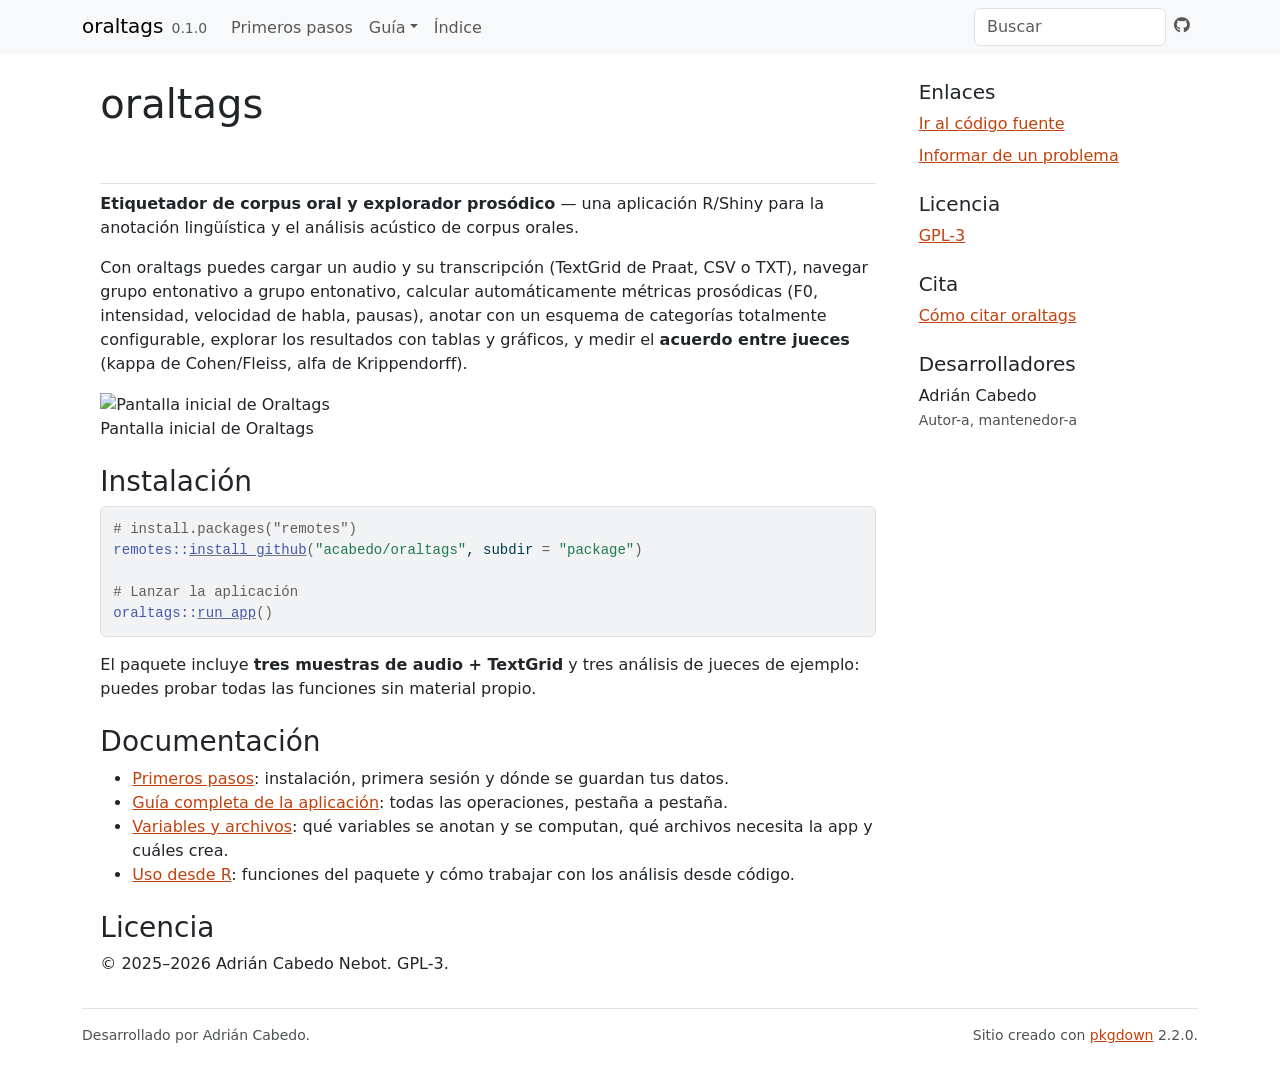
==== docs/index.html @ c829fde9 "Major update" ====
<!DOCTYPE html>
<!-- Generated by pkgdown: do not edit by hand --><html lang="es">
<head>
<meta http-equiv="Content-Type" content="text/html; charset=UTF-8">
<meta charset="utf-8">
<meta http-equiv="X-UA-Compatible" content="IE=edge">
<meta name="viewport" content="width=device-width, initial-scale=1, shrink-to-fit=no">
<title>oraltags — etiquetador de corpus oral y explorador prosódico • oraltags</title>
<script src="deps/jquery-3.6.0/jquery-3.6.0.min.js"></script><meta name="viewport" content="width=device-width, initial-scale=1, shrink-to-fit=no">
<link href="deps/bootstrap-5.3.8/bootstrap.min.css" rel="stylesheet">
<script src="deps/bootstrap-5.3.8/bootstrap.bundle.min.js"></script><link href="deps/font-awesome-6.5.2/css/all.min.css" rel="stylesheet">
<link href="deps/font-awesome-6.5.2/css/v4-shims.min.css" rel="stylesheet">
<script src="deps/headroom-0.11.0/headroom.min.js"></script><script src="deps/headroom-0.11.0/jQuery.headroom.min.js"></script><script src="deps/bootstrap-toc-1.0.1/bootstrap-toc.min.js"></script><script src="deps/clipboard.js-2.0.11/clipboard.min.js"></script><script src="deps/search-1.0.0/autocomplete.jquery.min.js"></script><script src="deps/search-1.0.0/fuse.min.js"></script><script src="deps/search-1.0.0/mark.min.js"></script><!-- pkgdown --><script src="pkgdown.js"></script><meta property="og:title" content="oraltags — etiquetador de corpus oral y explorador prosódico">
<meta name="description" content="Aplicación Shiny para anotar corpus orales, calcular métricas prosódicas (F0, intensidad, velocidad de habla) y medir el acuerdo entre jueces.
">
<meta property="og:description" content="Aplicación Shiny para anotar corpus orales, calcular métricas prosódicas (F0, intensidad, velocidad de habla) y medir el acuerdo entre jueces.
">
</head>
<body>
    <a href="#main" class="visually-hidden-focusable">Ir al contenido</a>


    <nav class="navbar navbar-expand-lg fixed-top bg-light" data-bs-theme="light" aria-label="Navegación del sitio"><div class="container">

    <a class="navbar-brand me-2" href="index.html">oraltags</a>

    <small class="nav-text text-muted me-auto" data-bs-toggle="tooltip" data-bs-placement="bottom" title="">0.1.0</small>


    <button class="navbar-toggler" type="button" data-bs-toggle="collapse" data-bs-target="#navbar" aria-controls="navbar" aria-expanded="false" aria-label="Cambiar la navegación">
      <span class="navbar-toggler-icon"></span>
    </button>

    <div id="navbar" class="collapse navbar-collapse ms-3">
      <ul class="navbar-nav me-auto">
<li class="nav-item"><a class="nav-link" href="articles/oraltags.html">Primeros pasos</a></li>
<li class="nav-item dropdown">
  <button class="nav-link dropdown-toggle" type="button" id="dropdown-gu-a" data-bs-toggle="dropdown" aria-expanded="false" aria-haspopup="true">Guía</button>
  <ul class="dropdown-menu" aria-labelledby="dropdown-gu-a">
<li><a class="dropdown-item" href="articles/guia-aplicacion.html">Guía completa de la aplicación</a></li>
    <li><a class="dropdown-item" href="articles/variables-y-archivos.html">Variables y archivos (entradas y salidas)</a></li>
    <li><a class="dropdown-item" href="articles/uso-con-r.html">Uso desde R (código del paquete)</a></li>
  </ul>
</li>
<li class="nav-item"><a class="nav-link" href="reference/index.html">Índice</a></li>
      </ul>
<ul class="navbar-nav">
<li class="nav-item"><form class="form-inline" role="search">
 <input class="form-control" type="search" name="search-input" id="search-input" autocomplete="off" aria-label="Buscar en el sitio" placeholder="Buscar" data-search-index="search.json">
</form></li>
<li class="nav-item"><a class="external-link nav-link" href="https://github.com/acabedo/oraltags" aria-label="GitHub"><span class="fa fab fa-github"></span></a></li>
      </ul>
</div>


  </div>
</nav><div class="container template-home">
<div class="row">
  <main id="main" class="col-md-9"><div class="section level1">
<div class="page-header"><h1 id="oraltags-">oraltags <img src="https://raw.githubusercontent.com/acabedo/oraltags/main/www/logo.svg" align="right" height="90" alt=""><a class="anchor" aria-label="anchor" href="#oraltags-"></a>
</h1></div>
<p><strong>Etiquetador de corpus oral y explorador prosódico</strong> — una aplicación R/Shiny para la anotación lingüística y el análisis acústico de corpus orales.</p>
<p>Con oraltags puedes cargar un audio y su transcripción (TextGrid de Praat, CSV o TXT), navegar grupo entonativo a grupo entonativo, calcular automáticamente métricas prosódicas (F0, intensidad, velocidad de habla, pausas), anotar con un esquema de categorías totalmente configurable, explorar los resultados con tablas y gráficos, y medir el <strong>acuerdo entre jueces</strong> (kappa de Cohen/Fleiss, alfa de Krippendorff).</p>
<div class="float">
<img src="https://raw.githubusercontent.com/acabedo/oraltags/main/imgs/1_pantalla_inicial.png" alt="Pantalla inicial de Oraltags"><div class="figcaption">Pantalla inicial de Oraltags</div>
</div>
<div class="section level2">
<h2 id="instalación">Instalación<a class="anchor" aria-label="anchor" href="#instalaci%C3%B3n"></a>
</h2>
<div class="sourceCode" id="cb1"><pre class="downlit sourceCode r">
<code class="sourceCode R"><span><span class="co"># install.packages("remotes")</span></span>
<span><span class="fu">remotes</span><span class="fu">::</span><span class="fu"><a href="https://remotes.r-lib.org/reference/install_github.html" class="external-link">install_github</a></span><span class="op">(</span><span class="st">"acabedo/oraltags"</span>, subdir <span class="op">=</span> <span class="st">"package"</span><span class="op">)</span></span>
<span></span>
<span><span class="co"># Lanzar la aplicación</span></span>
<span><span class="fu">oraltags</span><span class="fu">::</span><span class="fu"><a href="reference/run_app.html">run_app</a></span><span class="op">(</span><span class="op">)</span></span></code></pre></div>
<p>El paquete incluye <strong>tres muestras de audio + TextGrid</strong> y tres análisis de jueces de ejemplo: puedes probar todas las funciones sin material propio.</p>
</div>
<div class="section level2">
<h2 id="documentación">Documentación<a class="anchor" aria-label="anchor" href="#documentaci%C3%B3n"></a>
</h2>
<ul>
<li>
<a href="articles/oraltags.html">Primeros pasos</a>: instalación, primera sesión y dónde se guardan tus datos.</li>
<li>
<a href="articles/guia-aplicacion.html">Guía completa de la aplicación</a>: todas las operaciones, pestaña a pestaña.</li>
<li>
<a href="articles/variables-y-archivos.html">Variables y archivos</a>: qué variables se anotan y se computan, qué archivos necesita la app y cuáles crea.</li>
<li>
<a href="articles/uso-con-r.html">Uso desde R</a>: funciones del paquete y cómo trabajar con los análisis desde código.</li>
</ul>
</div>
<div class="section level2">
<h2 id="licencia">Licencia<a class="anchor" aria-label="anchor" href="#licencia"></a>
</h2>
<p>© 2025–2026 Adrián Cabedo Nebot. GPL-3.</p>
</div>
</div>
  </main><aside class="col-md-3"><div class="enlaces">
<h2 data-toc-skip>Enlaces</h2>
<ul class="list-unstyled">
<li><a href="https://github.com/acabedo/oraltags/" class="external-link">Ir al código fuente</a></li>
<li><a href="https://github.com/acabedo/oraltags/issues" class="external-link">Informar de un problema</a></li>
</ul>
</div>

<div class="licencia">
<h2 data-toc-skip>Licencia</h2>
<ul class="list-unstyled">
<li><a href="https://www.r-project.org/Licenses/GPL-3" class="external-link">GPL-3</a></li>
</ul>
</div>


<div class="cita">
<h2 data-toc-skip>Cita</h2>
<ul class="list-unstyled">
<li><a href="authors.html#citation">Cómo citar oraltags</a></li>
</ul>
</div>

<div class="desarrolladores">
<h2 data-toc-skip>Desarrolladores</h2>
<ul class="list-unstyled">
<li>Adrián Cabedo <br><small class="roles"> Autor-a, mantenedor-a </small>   </li>
</ul>
</div>



  </aside>
</div>


    <footer><div class="pkgdown-footer-left">
  <p>Desarrollado por Adrián Cabedo.</p>
</div>

<div class="pkgdown-footer-right">
  <p>Sitio creado con <a href="https://pkgdown.r-lib.org/" class="external-link">pkgdown</a> 2.2.0.</p>
</div>

    </footer>
</div>





  </body>
</html>
---- docs/deps/font-awesome-6.5.2/css/v4-shims.min.css ----
/*!
 * Font Awesome Free 6.5.2 by @fontawesome - https://fontawesome.com
 * License - https://fontawesome.com/license/free (Icons: CC BY 4.0, Fonts: SIL OFL 1.1, Code: MIT License)
 * Copyright 2024 Fonticons, Inc.
 */
.fa.fa-glass:before{content:"\f000"}.fa.fa-envelope-o{font-family:"Font Awesome 6 Free";font-weight:400}.fa.fa-envelope-o:before{content:"\f0e0"}.fa.fa-star-o{font-family:"Font Awesome 6 Free";font-weight:400}.fa.fa-star-o:before{content:"\f005"}.fa.fa-close:before,.fa.fa-remove:before{content:"\f00d"}.fa.fa-gear:before{content:"\f013"}.fa.fa-trash-o{font-family:"Font Awesome 6 Free";font-weight:400}.fa.fa-trash-o:before{content:"\f2ed"}.fa.fa-home:before{content:"\f015"}.fa.fa-file-o{font-family:"Font Awesome 6 Free";font-weight:400}.fa.fa-file-o:before{content:"\f15b"}.fa.fa-clock-o{font-family:"Font Awesome 6 Free";font-weight:400}.fa.fa-clock-o:before{content:"\f017"}.fa.fa-arrow-circle-o-down{font-family:"Font Awesome 6 Free";font-weight:400}.fa.fa-arrow-circle-o-down:before{content:"\f358"}.fa.fa-arrow-circle-o-up{font-family:"Font Awesome 6 Free";font-weight:400}.fa.fa-arrow-circle-o-up:before{content:"\f35b"}.fa.fa-play-circle-o{font-family:"Font Awesome 6 Free";font-weight:400}.fa.fa-play-circle-o:before{content:"\f144"}.fa.fa-repeat:before,.fa.fa-rotate-right:before{content:"\f01e"}.fa.fa-refresh:before{content:"\f021"}.fa.fa-list-alt{font-family:"Font Awesome 6 Free";font-weight:400}.fa.fa-list-alt:before{content:"\f022"}.fa.fa-dedent:before{content:"\f03b"}.fa.fa-video-camera:before{content:"\f03d"}.fa.fa-picture-o{font-family:"Font Awesome 6 Free";font-weight:400}.fa.fa-picture-o:before{content:"\f03e"}.fa.fa-photo{font-family:"Font Awesome 6 Free";font-weight:400}.fa.fa-photo:before{content:"\f03e"}.fa.fa-image{font-family:"Font Awesome 6 Free";font-weight:400}.fa.fa-image:before{content:"\f03e"}.fa.fa-map-marker:before{content:"\f3c5"}.fa.fa-pencil-square-o{font-family:"Font Awesome 6 Free";font-weight:400}.fa.fa-pencil-square-o:before{content:"\f044"}.fa.fa-edit{font-family:"Font Awesome 6 Free";font-weight:400}.fa.fa-edit:before{content:"\f044"}.fa.fa-share-square-o:before{content:"\f14d"}.fa.fa-check-square-o{font-family:"Font Awesome 6 Free";font-weight:400}.fa.fa-check-square-o:before{content:"\f14a"}.fa.fa-arrows:before{content:"\f0b2"}.fa.fa-times-circle-o{font-family:"Font Awesome 6 Free";font-weight:400}.fa.fa-times-circle-o:before{content:"\f057"}.fa.fa-check-circle-o{font-family:"Font Awesome 6 Free";font-weight:400}.fa.fa-check-circle-o:before{content:"\f058"}.fa.fa-mail-forward:before{content:"\f064"}.fa.fa-expand:before{content:"\f424"}.fa.fa-compress:before{content:"\f422"}.fa.fa-eye,.fa.fa-eye-slash{font-family:"Font Awesome 6 Free";font-weight:400}.fa.fa-warning:before{content:"\f071"}.fa.fa-calendar:before{content:"\f073"}.fa.fa-arrows-v:before{content:"\f338"}.fa.fa-arrows-h:before{content:"\f337"}.fa.fa-bar-chart-o:before,.fa.fa-bar-chart:before{content:"\e0e3"}.fa.fa-twitter-square{font-family:"Font Awesome 6 Brands";font-weight:400}.fa.fa-twitter-square:before{content:"\f081"}.fa.fa-facebook-square{font-family:"Font Awesome 6 Brands";font-weight:400}.fa.fa-facebook-square:before{content:"\f082"}.fa.fa-gears:before{content:"\f085"}.fa.fa-thumbs-o-up{font-family:"Font Awesome 6 Free";font-weight:400}.fa.fa-thumbs-o-up:before{content:"\f164"}.fa.fa-thumbs-o-down{font-family:"Font Awesome 6 Free";font-weight:400}.fa.fa-thumbs-o-down:before{content:"\f165"}.fa.fa-heart-o{font-family:"Font Awesome 6 Free";font-weight:400}.fa.fa-heart-o:before{content:"\f004"}.fa.fa-sign-out:before{content:"\f2f5"}.fa.fa-linkedin-square{font-family:"Font Awesome 6 Brands";font-weight:400}.fa.fa-linkedin-square:before{content:"\f08c"}.fa.fa-thumb-tack:before{content:"\f08d"}.fa.fa-external-link:before{content:"\f35d"}.fa.fa-sign-in:before{content:"\f2f6"}.fa.fa-github-square{font-family:"Font Awesome 6 Brands";font-weight:400}.fa.fa-github-square:before{content:"\f092"}.fa.fa-lemon-o{font-family:"Font Awesome 6 Free";font-weight:400}.fa.fa-lemon-o:before{content:"\f094"}.fa.fa-square-o{font-family:"Font Awesome 6 Free";font-weight:400}.fa.fa-square-o:before{content:"\f0c8"}.fa.fa-bookmark-o{font-family:"Font Awesome 6 Free";font-weight:400}.fa.fa-bookmark-o:before{content:"\f02e"}.fa.fa-facebook,.fa.fa-twitter{font-family:"Font Awesome 6 Brands";font-weight:400}.fa.fa-facebook:before{content:"\f39e"}.fa.fa-facebook-f{font-family:"Font Awesome 6 Brands";font-weight:400}.fa.fa-facebook-f:before{content:"\f39e"}.fa.fa-github{font-family:"Font Awesome 6 Brands";font-weight:400}.fa.fa-credit-card{font-family:"Font Awesome 6 Free";font-weight:400}.fa.fa-feed:before{content:"\f09e"}.fa.fa-hdd-o{font-family:"Font Awesome 6 Free";font-weight:400}.fa.fa-hdd-o:before{content:"\f0a0"}.fa.fa-hand-o-right{font-family:"Font Awesome 6 Free";font-weight:400}.fa.fa-hand-o-right:before{content:"\f0a4"}.fa.fa-hand-o-left{font-family:"Font Awesome 6 Free";font-weight:400}.fa.fa-hand-o-left:before{content:"\f0a5"}.fa.fa-hand-o-up{font-family:"Font Awesome 6 Free";font-weight:400}.fa.fa-hand-o-up:before{content:"\f0a6"}.fa.fa-hand-o-down{font-family:"Font Awesome 6 Free";font-weight:400}.fa.fa-hand-o-down:before{content:"\f0a7"}.fa.fa-globe:before{content:"\f57d"}.fa.fa-tasks:before{content:"\f828"}.fa.fa-arrows-alt:before{content:"\f31e"}.fa.fa-group:before{content:"\f0c0"}.fa.fa-chain:before{content:"\f0c1"}.fa.fa-cut:before{content:"\f0c4"}.fa.fa-files-o{font-family:"Font Awesome 6 Free";font-weight:400}.fa.fa-files-o:before{content:"\f0c5"}.fa.fa-floppy-o{font-family:"Font Awesome 6 Free";font-weight:400}.fa.fa-floppy-o:before{content:"\f0c7"}.fa.fa-save{font-family:"Font Awesome 6 Free";font-weight:400}.fa.fa-save:before{content:"\f0c7"}.fa.fa-navicon:before,.fa.fa-reorder:before{content:"\f0c9"}.fa.fa-magic:before{content:"\e2ca"}.fa.fa-pinterest,.fa.fa-pinterest-square{font-family:"Font Awesome 6 Brands";font-weight:400}.fa.fa-pinterest-square:before{content:"\f0d3"}.fa.fa-google-plus-square{font-family:"Font Awesome 6 Brands";font-weight:400}.fa.fa-google-plus-square:before{content:"\f0d4"}.fa.fa-google-plus{font-family:"Font Awesome 6 Brands";font-weight:400}.fa.fa-google-plus:before{content:"\f0d5"}.fa.fa-money:before{content:"\f3d1"}.fa.fa-unsorted:before{content:"\f0dc"}.fa.fa-sort-desc:before{content:"\f0dd"}.fa.fa-sort-asc:before{content:"\f0de"}.fa.fa-linkedin{font-family:"Font Awesome 6 Brands";font-weight:400}.fa.fa-linkedin:before{content:"\f0e1"}.fa.fa-rotate-left:before{content:"\f0e2"}.fa.fa-legal:before{content:"\f0e3"}.fa.fa-dashboard:before,.fa.fa-tachometer:before{content:"\f625"}.fa.fa-comment-o{font-family:"Font Awesome 6 Free";font-weight:400}.fa.fa-comment-o:before{content:"\f075"}.fa.fa-comments-o{font-family:"Font Awesome 6 Free";font-weight:400}.fa.fa-comments-o:before{content:"\f086"}.fa.fa-flash:before{content:"\f0e7"}.fa.fa-clipboard:before{content:"\f0ea"}.fa.fa-lightbulb-o{font-family:"Font Awesome 6 Free";font-weight:400}.fa.fa-lightbulb-o:before{content:"\f0eb"}.fa.fa-exchange:before{content:"\f362"}.fa.fa-cloud-download:before{content:"\f0ed"}.fa.fa-cloud-upload:before{content:"\f0ee"}.fa.fa-bell-o{font-family:"Font Awesome 6 Free";font-weight:400}.fa.fa-bell-o:before{content:"\f0f3"}.fa.fa-cutlery:before{content:"\f2e7"}.fa.fa-file-text-o{font-family:"Font Awesome 6 Free";font-weight:400}.fa.fa-file-text-o:before{content:"\f15c"}.fa.fa-building-o{font-family:"Font Awesome 6 Free";font-weight:400}.fa.fa-building-o:before{content:"\f1ad"}.fa.fa-hospital-o{font-family:"Font Awesome 6 Free";font-weight:400}.fa.fa-hospital-o:before{content:"\f0f8"}.fa.fa-tablet:before{content:"\f3fa"}.fa.fa-mobile-phone:before,.fa.fa-mobile:before{content:"\f3cd"}.fa.fa-circle-o{font-family:"Font Awesome 6 Free";font-weight:400}.fa.fa-circle-o:before{content:"\f111"}.fa.fa-mail-reply:before{content:"\f3e5"}.fa.fa-github-alt{font-family:"Font Awesome 6 Brands";font-weight:400}.fa.fa-folder-o{font-family:"Font Awesome 6 Free";font-weight:400}.fa.fa-folder-o:before{content:"\f07b"}.fa.fa-folder-open-o{font-family:"Font Awesome 6 Free";font-weight:400}.fa.fa-folder-open-o:before{content:"\f07c"}.fa.fa-smile-o{font-family:"Font Awesome 6 Free";font-weight:400}.fa.fa-smile-o:before{content:"\f118"}.fa.fa-frown-o{font-family:"Font Awesome 6 Free";font-weight:400}.fa.fa-frown-o:before{content:"\f119"}.fa.fa-meh-o{font-family:"Font Awesome 6 Free";font-weight:400}.fa.fa-meh-o:before{content:"\f11a"}.fa.fa-keyboard-o{font-family:"Font Awesome 6 Free";font-weight:400}.fa.fa-keyboard-o:before{content:"\f11c"}.fa.fa-flag-o{font-family:"Font Awesome 6 Free";font-weight:400}.fa.fa-flag-o:before{content:"\f024"}.fa.fa-mail-reply-all:before{content:"\f122"}.fa.fa-star-half-o{font-family:"Font Awesome 6 Free";font-weight:400}.fa.fa-star-half-o:before{content:"\f5c0"}.fa.fa-star-half-empty{font-family:"Font Awesome 6 Free";font-weight:400}.fa.fa-star-half-empty:before{content:"\f5c0"}.fa.fa-star-half-full{font-family:"Font Awesome 6 Free";font-weight:400}.fa.fa-star-half-full:before{content:"\f5c0"}.fa.fa-code-fork:before{content:"\f126"}.fa.fa-chain-broken:before,.fa.fa-unlink:before{content:"\f127"}.fa.fa-calendar-o{font-family:"Font Awesome 6 Free";font-weight:400}.fa.fa-calendar-o:before{content:"\f133"}.fa.fa-css3,.fa.fa-html5,.fa.fa-maxcdn{font-family:"Font Awesome 6 Brands";font-weight:400}.fa.fa-unlock-alt:before{content:"\f09c"}.fa.fa-minus-square-o{font-family:"Font Awesome 6 Free";font-weight:400}.fa.fa-minus-square-o:before{content:"\f146"}.fa.fa-level-up:before{content:"\f3bf"}.fa.fa-level-down:before{content:"\f3be"}.fa.fa-pencil-square:before{content:"\f14b"}.fa.fa-external-link-square:before{content:"\f360"}.fa.fa-compass{font-family:"Font Awesome 6 Free";font-weight:400}.fa.fa-caret-square-o-down{font-family:"Font Awesome 6 Free";font-weight:400}.fa.fa-caret-square-o-down:before{content:"\f150"}.fa.fa-toggle-down{font-family:"Font Awesome 6 Free";font-weight:400}.fa.fa-toggle-down:before{content:"\f150"}.fa.fa-caret-square-o-up{font-family:"Font Awesome 6 Free";font-weight:400}.fa.fa-caret-square-o-up:before{content:"\f151"}.fa.fa-toggle-up{font-family:"Font Awesome 6 Free";font-weight:400}.fa.fa-toggle-up:before{content:"\f151"}.fa.fa-caret-square-o-right{font-family:"Font Awesome 6 Free";font-weight:400}.fa.fa-caret-square-o-right:before{content:"\f152"}.fa.fa-toggle-right{font-family:"Font Awesome 6 Free";font-weight:400}.fa.fa-toggle-right:before{content:"\f152"}.fa.fa-eur:before,.fa.fa-euro:before{content:"\f153"}.fa.fa-gbp:before{content:"\f154"}.fa.fa-dollar:before,.fa.fa-usd:before{content:"\24"}.fa.fa-inr:before,.fa.fa-rupee:before{content:"\e1bc"}.fa.fa-cny:before,.fa.fa-jpy:before,.fa.fa-rmb:before,.fa.fa-yen:before{content:"\f157"}.fa.fa-rouble:before,.fa.fa-rub:before,.fa.fa-ruble:before{content:"\f158"}.fa.fa-krw:before,.fa.fa-won:before{content:"\f159"}.fa.fa-bitcoin,.fa.fa-btc{font-family:"Font Awesome 6 Brands";font-weight:400}.fa.fa-bitcoin:before{content:"\f15a"}.fa.fa-file-text:before{content:"\f15c"}.fa.fa-sort-alpha-asc:before{content:"\f15d"}.fa.fa-sort-alpha-desc:before{content:"\f881"}.fa.fa-sort-amount-asc:before{content:"\f884"}.fa.fa-sort-amount-desc:before{content:"\f160"}.fa.fa-sort-numeric-asc:before{content:"\f162"}.fa.fa-sort-numeric-desc:before{content:"\f886"}.fa.fa-youtube-square{font-family:"Font Awesome 6 Brands";font-weight:400}.fa.fa-youtube-square:before{content:"\f431"}.fa.fa-xing,.fa.fa-xing-square,.fa.fa-youtube{font-family:"Font Awesome 6 Brands";font-weight:400}.fa.fa-xing-square:before{content:"\f169"}.fa.fa-youtube-play{font-family:"Font Awesome 6 Brands";font-weight:400}.fa.fa-youtube-play:before{content:"\f167"}.fa.fa-adn,.fa.fa-bitbucket,.fa.fa-bitbucket-square,.fa.fa-dropbox,.fa.fa-flickr,.fa.fa-instagram,.fa.fa-stack-overflow{font-family:"Font Awesome 6 Brands";font-weight:400}.fa.fa-bitbucket-square:before{content:"\f171"}.fa.fa-tumblr,.fa.fa-tumblr-square{font-family:"Font Awesome 6 Brands";font-weight:400}.fa.fa-tumblr-square:before{content:"\f174"}.fa.fa-long-arrow-down:before{content:"\f309"}.fa.fa-long-arrow-up:before{content:"\f30c"}.fa.fa-long-arrow-left:before{content:"\f30a"}.fa.fa-long-arrow-right:before{content:"\f30b"}.fa.fa-android,.fa.fa-apple,.fa.fa-dribbble,.fa.fa-foursquare,.fa.fa-gittip,.fa.fa-gratipay,.fa.fa-linux,.fa.fa-skype,.fa.fa-trello,.fa.fa-windows{font-family:"Font Awesome 6 Brands";font-weight:400}.fa.fa-gittip:before{content:"\f184"}.fa.fa-sun-o{font-family:"Font Awesome 6 Free";font-weight:400}.fa.fa-sun-o:before{content:"\f185"}.fa.fa-moon-o{font-family:"Font Awesome 6 Free";font-weight:400}.fa.fa-moon-o:before{content:"\f186"}.fa.fa-pagelines,.fa.fa-renren,.fa.fa-stack-exchange,.fa.fa-vk,.fa.fa-weibo{font-family:"Font Awesome 6 Brands";font-weight:400}.fa.fa-arrow-circle-o-right{font-family:"Font Awesome 6 Free";font-weight:400}.fa.fa-arrow-circle-o-right:before{content:"\f35a"}.fa.fa-arrow-circle-o-left{font-family:"Font Awesome 6 Free";font-weight:400}.fa.fa-arrow-circle-o-left:before{content:"\f359"}.fa.fa-caret-square-o-left{font-family:"Font Awesome 6 Free";font-weight:400}.fa.fa-caret-square-o-left:before{content:"\f191"}.fa.fa-toggle-left{font-family:"Font Awesome 6 Free";font-weight:400}.fa.fa-toggle-left:before{content:"\f191"}.fa.fa-dot-circle-o{font-family:"Font Awesome 6 Free";font-weight:400}.fa.fa-dot-circle-o:before{content:"\f192"}.fa.fa-vimeo-square{font-family:"Font Awesome 6 Brands";font-weight:400}.fa.fa-vimeo-square:before{content:"\f194"}.fa.fa-try:before,.fa.fa-turkish-lira:before{content:"\e2bb"}.fa.fa-plus-square-o{font-family:"Font Awesome 6 Free";font-weight:400}.fa.fa-plus-square-o:before{content:"\f0fe"}.fa.fa-openid,.fa.fa-slack,.fa.fa-wordpress{font-family:"Font Awesome 6 Brands";font-weight:400}.fa.fa-bank:before,.fa.fa-institution:before{content:"\f19c"}.fa.fa-mortar-board:before{content:"\f19d"}.fa.fa-google,.fa.fa-reddit,.fa.fa-reddit-square,.fa.fa-yahoo{font-family:"Font Awesome 6 Brands";font-weight:400}.fa.fa-reddit-square:before{content:"\f1a2"}.fa.fa-behance,.fa.fa-behance-square,.fa.fa-delicious,.fa.fa-digg,.fa.fa-drupal,.fa.fa-joomla,.fa.fa-pied-piper-alt,.fa.fa-pied-piper-pp,.fa.fa-stumbleupon,.fa.fa-stumbleupon-circle{font-family:"Font Awesome 6 Brands";font-weight:400}.fa.fa-behance-square:before{content:"\f1b5"}.fa.fa-steam,.fa.fa-steam-square{font-family:"Font Awesome 6 Brands";font-weight:400}.fa.fa-steam-square:before{content:"\f1b7"}.fa.fa-automobile:before{content:"\f1b9"}.fa.fa-cab:before{content:"\f1ba"}.fa.fa-deviantart,.fa.fa-soundcloud,.fa.fa-spotify{font-family:"Font Awesome 6 Brands";font-weight:400}.fa.fa-file-pdf-o{font-family:"Font Awesome 6 Free";font-weight:400}.fa.fa-file-pdf-o:before{content:"\f1c1"}.fa.fa-file-word-o{font-family:"Font Awesome 6 Free";font-weight:400}.fa.fa-file-word-o:before{content:"\f1c2"}.fa.fa-file-excel-o{font-family:"Font Awesome 6 Free";font-weight:400}.fa.fa-file-excel-o:before{content:"\f1c3"}.fa.fa-file-powerpoint-o{font-family:"Font Awesome 6 Free";font-weight:400}.fa.fa-file-powerpoint-o:before{content:"\f1c4"}.fa.fa-file-image-o{font-family:"Font Awesome 6 Free";font-weight:400}.fa.fa-file-image-o:before{content:"\f1c5"}.fa.fa-file-photo-o{font-family:"Font Awesome 6 Free";font-weight:400}.fa.fa-file-photo-o:before{content:"\f1c5"}.fa.fa-file-picture-o{font-family:"Font Awesome 6 Free";font-weight:400}.fa.fa-file-picture-o:before{content:"\f1c5"}.fa.fa-file-archive-o{font-family:"Font Awesome 6 Free";font-weight:400}.fa.fa-file-archive-o:before{content:"\f1c6"}.fa.fa-file-zip-o{font-family:"Font Awesome 6 Free";font-weight:400}.fa.fa-file-zip-o:before{content:"\f1c6"}.fa.fa-file-audio-o{font-family:"Font Awesome 6 Free";font-weight:400}.fa.fa-file-audio-o:before{content:"\f1c7"}.fa.fa-file-sound-o{font-family:"Font Awesome 6 Free";font-weight:400}.fa.fa-file-sound-o:before{content:"\f1c7"}.fa.fa-file-video-o{font-family:"Font Awesome 6 Free";font-weight:400}.fa.fa-file-video-o:before{content:"\f1c8"}.fa.fa-file-movie-o{font-family:"Font Awesome 6 Free";font-weight:400}.fa.fa-file-movie-o:before{content:"\f1c8"}.fa.fa-file-code-o{font-family:"Font Awesome 6 Free";font-weight:400}.fa.fa-file-code-o:before{content:"\f1c9"}.fa.fa-codepen,.fa.fa-jsfiddle,.fa.fa-vine{font-family:"Font Awesome 6 Brands";font-weight:400}.fa.fa-life-bouy:before,.fa.fa-life-buoy:before,.fa.fa-life-saver:before,.fa.fa-support:before{content:"\f1cd"}.fa.fa-circle-o-notch:before{content:"\f1ce"}.fa.fa-ra,.fa.fa-rebel{font-family:"Font Awesome 6 Brands";font-weight:400}.fa.fa-ra:before{content:"\f1d0"}.fa.fa-resistance{font-family:"Font Awesome 6 Brands";font-weight:400}.fa.fa-resistance:before{content:"\f1d0"}.fa.fa-empire,.fa.fa-ge{font-family:"Font Awesome 6 Brands";font-weight:400}.fa.fa-ge:before{content:"\f1d1"}.fa.fa-git-square{font-family:"Font Awesome 6 Brands";font-weight:400}.fa.fa-git-square:before{content:"\f1d2"}.fa.fa-git,.fa.fa-hacker-news,.fa.fa-y-combinator-square{font-family:"Font Awesome 6 Brands";font-weight:400}.fa.fa-y-combinator-square:before{content:"\f1d4"}.fa.fa-yc-square{font-family:"Font Awesome 6 Brands";font-weight:400}.fa.fa-yc-square:before{content:"\f1d4"}.fa.fa-qq,.fa.fa-tencent-weibo,.fa.fa-wechat,.fa.fa-weixin{font-family:"Font Awesome 6 Brands";font-weight:400}.fa.fa-wechat:before{content:"\f1d7"}.fa.fa-send:before{content:"\f1d8"}.fa.fa-paper-plane-o{font-family:"Font Awesome 6 Free";font-weight:400}.fa.fa-paper-plane-o:before{content:"\f1d8"}.fa.fa-send-o{font-family:"Font Awesome 6 Free";font-weight:400}.fa.fa-send-o:before{content:"\f1d8"}.fa.fa-circle-thin{font-family:"Font Awesome 6 Free";font-weight:400}.fa.fa-circle-thin:before{content:"\f111"}.fa.fa-header:before{content:"\f1dc"}.fa.fa-futbol-o{font-family:"Font Awesome 6 Free";font-weight:400}.fa.fa-futbol-o:before{content:"\f1e3"}.fa.fa-soccer-ball-o{font-family:"Font Awesome 6 Free";font-weight:400}.fa.fa-soccer-ball-o:before{content:"\f1e3"}.fa.fa-slideshare,.fa.fa-twitch,.fa.fa-yelp{font-family:"Font Awesome 6 Brands";font-weight:400}.fa.fa-newspaper-o{font-family:"Font Awesome 6 Free";font-weight:400}.fa.fa-newspaper-o:before{content:"\f1ea"}.fa.fa-cc-amex,.fa.fa-cc-discover,.fa.fa-cc-mastercard,.fa.fa-cc-paypal,.fa.fa-cc-stripe,.fa.fa-cc-visa,.fa.fa-google-wallet,.fa.fa-paypal{font-family:"Font Awesome 6 Brands";font-weight:400}.fa.fa-bell-slash-o{font-family:"Font Awesome 6 Free";font-weight:400}.fa.fa-bell-slash-o:before{content:"\f1f6"}.fa.fa-trash:before{content:"\f2ed"}.fa.fa-copyright{font-family:"Font Awesome 6 Free";font-weight:400}.fa.fa-eyedropper:before{content:"\f1fb"}.fa.fa-area-chart:before{content:"\f1fe"}.fa.fa-pie-chart:before{content:"\f200"}.fa.fa-line-chart:before{content:"\f201"}.fa.fa-lastfm,.fa.fa-lastfm-square{font-family:"Font Awesome 6 Brands";font-weight:400}.fa.fa-lastfm-square:before{content:"\f203"}.fa.fa-angellist,.fa.fa-ioxhost{font-family:"Font Awesome 6 Brands";font-weight:400}.fa.fa-cc{font-family:"Font Awesome 6 Free";font-weight:400}.fa.fa-cc:before{content:"\f20a"}.fa.fa-ils:before,.fa.fa-shekel:before,.fa.fa-sheqel:before{content:"\f20b"}.fa.fa-buysellads,.fa.fa-connectdevelop,.fa.fa-dashcube,.fa.fa-forumbee,.fa.fa-leanpub,.fa.fa-sellsy,.fa.fa-shirtsinbulk,.fa.fa-simplybuilt,.fa.fa-skyatlas{font-family:"Font Awesome 6 Brands";font-weight:400}.fa.fa-diamond{font-family:"Font Awesome 6 Free";font-weight:400}.fa.fa-diamond:before{content:"\f3a5"}.fa.fa-intersex:before,.fa.fa-transgender:before{content:"\f224"}.fa.fa-transgender-alt:before{content:"\f225"}.fa.fa-facebook-official{font-family:"Font Awesome 6 Brands";font-weight:400}.fa.fa-facebook-official:before{content:"\f09a"}.fa.fa-pinterest-p,.fa.fa-whatsapp{font-family:"Font Awesome 6 Brands";font-weight:400}.fa.fa-hotel:before{content:"\f236"}.fa.fa-medium,.fa.fa-viacoin,.fa.fa-y-combinator,.fa.fa-yc{font-family:"Font Awesome 6 Brands";font-weight:400}.fa.fa-yc:before{content:"\f23b"}.fa.fa-expeditedssl,.fa.fa-opencart,.fa.fa-optin-monster{font-family:"Font Awesome 6 Brands";font-weight:400}.fa.fa-battery-4:before,.fa.fa-battery:before{content:"\f240"}.fa.fa-battery-3:before{content:"\f241"}.fa.fa-battery-2:before{content:"\f242"}.fa.fa-battery-1:before{content:"\f243"}.fa.fa-battery-0:before{content:"\f244"}.fa.fa-object-group,.fa.fa-object-ungroup,.fa.fa-sticky-note-o{font-family:"Font Awesome 6 Free";font-weight:400}.fa.fa-sticky-note-o:before{content:"\f249"}.fa.fa-cc-diners-club,.fa.fa-cc-jcb{font-family:"Font Awesome 6 Brands";font-weight:400}.fa.fa-clone{font-family:"Font Awesome 6 Free";font-weight:400}.fa.fa-hourglass-o:before{content:"\f254"}.fa.fa-hourglass-1:before{content:"\f251"}.fa.fa-hourglass-2:before{content:"\f252"}.fa.fa-hourglass-3:before{content:"\f253"}.fa.fa-hand-rock-o{font-family:"Font Awesome 6 Free";font-weight:400}.fa.fa-hand-rock-o:before{content:"\f255"}.fa.fa-hand-grab-o{font-family:"Font Awesome 6 Free";font-weight:400}.fa.fa-hand-grab-o:before{content:"\f255"}.fa.fa-hand-paper-o{font-family:"Font Awesome 6 Free";font-weight:400}.fa.fa-hand-paper-o:before{content:"\f256"}.fa.fa-hand-stop-o{font-family:"Font Awesome 6 Free";font-weight:400}.fa.fa-hand-stop-o:before{content:"\f256"}.fa.fa-hand-scissors-o{font-family:"Font Awesome 6 Free";font-weight:400}.fa.fa-hand-scissors-o:before{content:"\f257"}.fa.fa-hand-lizard-o{font-family:"Font Awesome 6 Free";font-weight:400}.fa.fa-hand-lizard-o:before{content:"\f258"}.fa.fa-hand-spock-o{font-family:"Font Awesome 6 Free";font-weight:400}.fa.fa-hand-spock-o:before{content:"\f259"}.fa.fa-hand-pointer-o{font-family:"Font Awesome 6 Free";font-weight:400}.fa.fa-hand-pointer-o:before{content:"\f25a"}.fa.fa-hand-peace-o{font-family:"Font Awesome 6 Free";font-weight:400}.fa.fa-hand-peace-o:before{content:"\f25b"}.fa.fa-registered{font-family:"Font Awesome 6 Free";font-weight:400}.fa.fa-creative-commons,.fa.fa-gg,.fa.fa-gg-circle,.fa.fa-odnoklassniki,.fa.fa-odnoklassniki-square{font-family:"Font Awesome 6 Brands";font-weight:400}.fa.fa-odnoklassniki-square:before{content:"\f264"}.fa.fa-chrome,.fa.fa-firefox,.fa.fa-get-pocket,.fa.fa-internet-explorer,.fa.fa-opera,.fa.fa-safari,.fa.fa-wikipedia-w{font-family:"Font Awesome 6 Brands";font-weight:400}.fa.fa-television:before{content:"\f26c"}.fa.fa-500px,.fa.fa-amazon,.fa.fa-contao{font-family:"Font Awesome 6 Brands";font-weight:400}.fa.fa-calendar-plus-o{font-family:"Font Awesome 6 Free";font-weight:400}.fa.fa-calendar-plus-o:before{content:"\f271"}.fa.fa-calendar-minus-o{font-family:"Font Awesome 6 Free";font-weight:400}.fa.fa-calendar-minus-o:before{content:"\f272"}.fa.fa-calendar-times-o{font-family:"Font Awesome 6 Free";font-weight:400}.fa.fa-calendar-times-o:before{content:"\f273"}.fa.fa-calendar-check-o{font-family:"Font Awesome 6 Free";font-weight:400}.fa.fa-calendar-check-o:before{content:"\f274"}.fa.fa-map-o{font-family:"Font Awesome 6 Free";font-weight:400}.fa.fa-map-o:before{content:"\f279"}.fa.fa-commenting:before{content:"\f4ad"}.fa.fa-commenting-o{font-family:"Font Awesome 6 Free";font-weight:400}.fa.fa-commenting-o:before{content:"\f4ad"}.fa.fa-houzz,.fa.fa-vimeo{font-family:"Font Awesome 6 Brands";font-weight:400}.fa.fa-vimeo:before{content:"\f27d"}.fa.fa-black-tie,.fa.fa-edge,.fa.fa-fonticons,.fa.fa-reddit-alien{font-family:"Font Awesome 6 Brands";font-weight:400}.fa.fa-credit-card-alt:before{content:"\f09d"}.fa.fa-codiepie,.fa.fa-fort-awesome,.fa.fa-mixcloud,.fa.fa-modx,.fa.fa-product-hunt,.fa.fa-scribd,.fa.fa-usb{font-family:"Font Awesome 6 Brands";font-weight:400}.fa.fa-pause-circle-o{font-family:"Font Awesome 6 Free";font-weight:400}.fa.fa-pause-circle-o:before{content:"\f28b"}.fa.fa-stop-circle-o{font-family:"Font Awesome 6 Free";font-weight:400}.fa.fa-stop-circle-o:before{content:"\f28d"}.fa.fa-bluetooth,.fa.fa-bluetooth-b,.fa.fa-envira,.fa.fa-gitlab,.fa.fa-wheelchair-alt,.fa.fa-wpbeginner,.fa.fa-wpforms{font-family:"Font Awesome 6 Brands";font-weight:400}.fa.fa-wheelchair-alt:before{content:"\f368"}.fa.fa-question-circle-o{font-family:"Font Awesome 6 Free";font-weight:400}.fa.fa-question-circle-o:before{content:"\f059"}.fa.fa-volume-control-phone:before{content:"\f2a0"}.fa.fa-asl-interpreting:before{content:"\f2a3"}.fa.fa-deafness:before,.fa.fa-hard-of-hearing:before{content:"\f2a4"}.fa.fa-glide,.fa.fa-glide-g{font-family:"Font Awesome 6 Brands";font-weight:400}.fa.fa-signing:before{content:"\f2a7"}.fa.fa-viadeo,.fa.fa-viadeo-square{font-family:"Font Awesome 6 Brands";font-weight:400}.fa.fa-viadeo-square:before{content:"\f2aa"}.fa.fa-snapchat,.fa.fa-snapchat-ghost{font-family:"Font Awesome 6 Brands";font-weight:400}.fa.fa-snapchat-ghost:before{content:"\f2ab"}.fa.fa-snapchat-square{font-family:"Font Awesome 6 Brands";font-weight:400}.fa.fa-snapchat-square:before{content:"\f2ad"}.fa.fa-first-order,.fa.fa-google-plus-official,.fa.fa-pied-piper,.fa.fa-themeisle,.fa.fa-yoast{font-family:"Font Awesome 6 Brands";font-weight:400}.fa.fa-google-plus-official:before{content:"\f2b3"}.fa.fa-google-plus-circle{font-family:"Font Awesome 6 Brands";font-weight:400}.fa.fa-google-plus-circle:before{content:"\f2b3"}.fa.fa-fa,.fa.fa-font-awesome{font-family:"Font Awesome 6 Brands";font-weight:400}.fa.fa-fa:before{content:"\f2b4"}.fa.fa-handshake-o{font-family:"Font Awesome 6 Free";font-weight:400}.fa.fa-handshake-o:before{content:"\f2b5"}.fa.fa-envelope-open-o{font-family:"Font Awesome 6 Free";font-weight:400}.fa.fa-envelope-open-o:before{content:"\f2b6"}.fa.fa-linode{font-family:"Font Awesome 6 Brands";font-weight:400}.fa.fa-address-book-o{font-family:"Font Awesome 6 Free";font-weight:400}.fa.fa-address-book-o:before{content:"\f2b9"}.fa.fa-vcard:before{content:"\f2bb"}.fa.fa-address-card-o{font-family:"Font Awesome 6 Free";font-weight:400}.fa.fa-address-card-o:before{content:"\f2bb"}.fa.fa-vcard-o{font-family:"Font Awesome 6 Free";font-weight:400}.fa.fa-vcard-o:before{content:"\f2bb"}.fa.fa-user-circle-o{font-family:"Font Awesome 6 Free";font-weight:400}.fa.fa-user-circle-o:before{content:"\f2bd"}.fa.fa-user-o{font-family:"Font Awesome 6 Free";font-weight:400}.fa.fa-user-o:before{content:"\f007"}.fa.fa-id-badge{font-family:"Font Awesome 6 Free";font-weight:400}.fa.fa-drivers-license:before{content:"\f2c2"}.fa.fa-id-card-o{font-family:"Font Awesome 6 Free";font-weight:400}.fa.fa-id-card-o:before{content:"\f2c2"}.fa.fa-drivers-license-o{font-family:"Font Awesome 6 Free";font-weight:400}.fa.fa-drivers-license-o:before{content:"\f2c2"}.fa.fa-free-code-camp,.fa.fa-quora,.fa.fa-telegram{font-family:"Font Awesome 6 Brands";font-weight:400}.fa.fa-thermometer-4:before,.fa.fa-thermometer:before{content:"\f2c7"}.fa.fa-thermometer-3:before{content:"\f2c8"}.fa.fa-thermometer-2:before{content:"\f2c9"}.fa.fa-thermometer-1:before{content:"\f2ca"}.fa.fa-thermometer-0:before{content:"\f2cb"}.fa.fa-bathtub:before,.fa.fa-s15:before{content:"\f2cd"}.fa.fa-window-maximize,.fa.fa-window-restore{font-family:"Font Awesome 6 Free";font-weight:400}.fa.fa-times-rectangle:before{content:"\f410"}.fa.fa-window-close-o{font-family:"Font Awesome 6 Free";font-weight:400}.fa.fa-window-close-o:before{content:"\f410"}.fa.fa-times-rectangle-o{font-family:"Font Awesome 6 Free";font-weight:400}.fa.fa-times-rectangle-o:before{content:"\f410"}.fa.fa-bandcamp,.fa.fa-eercast,.fa.fa-etsy,.fa.fa-grav,.fa.fa-imdb,.fa.fa-ravelry{font-family:"Font Awesome 6 Brands";font-weight:400}.fa.fa-eercast:before{content:"\f2da"}.fa.fa-snowflake-o{font-family:"Font Awesome 6 Free";font-weight:400}.fa.fa-snowflake-o:before{content:"\f2dc"}.fa.fa-meetup,.fa.fa-superpowers,.fa.fa-wpexplorer{font-family:"Font Awesome 6 Brands";font-weight:400}
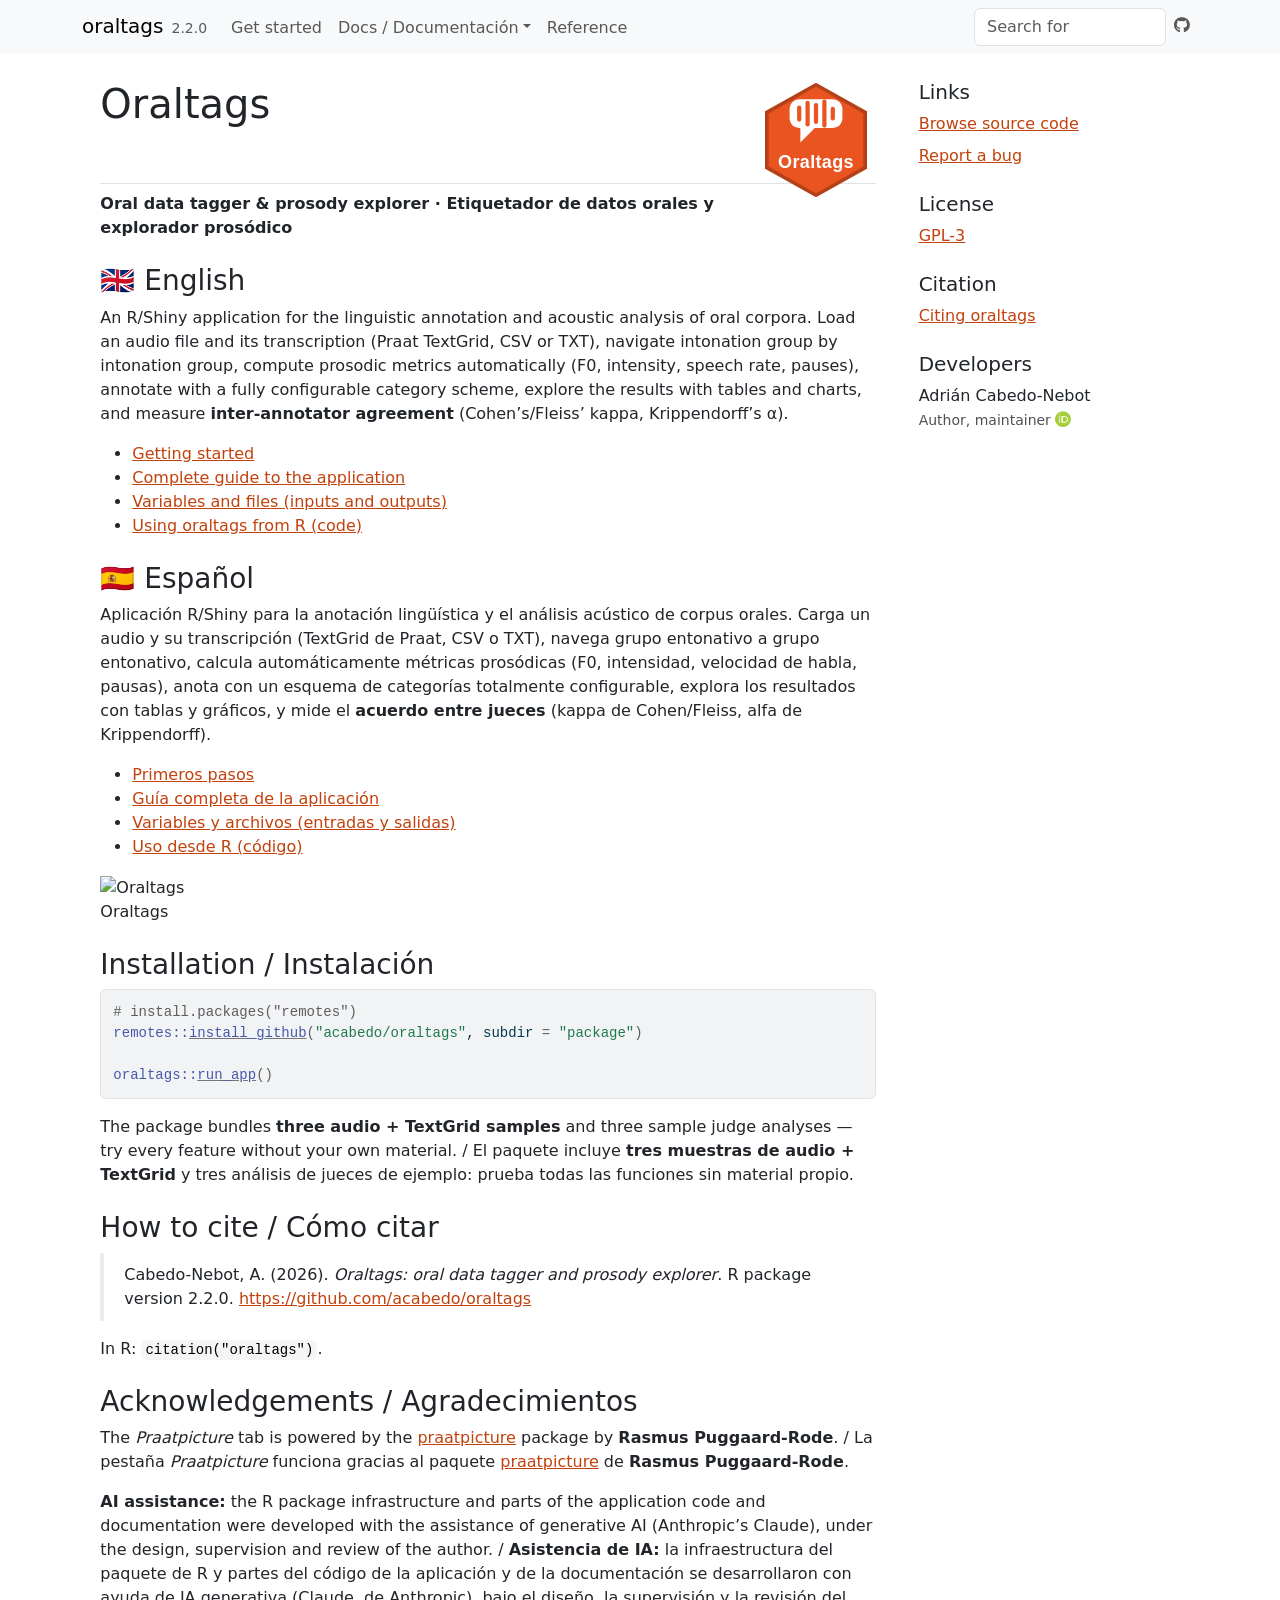
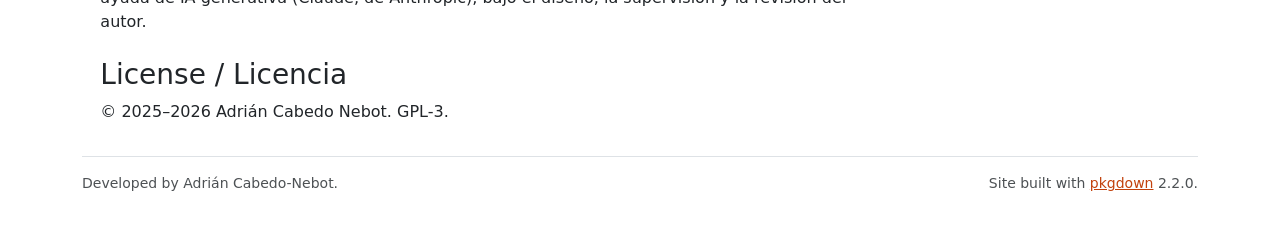
==== commit bfd49056: "Update multilanguage" ====
--- a/docs/index.html
+++ b/docs/index.html
@@ -1,52 +1,66 @@
 <!DOCTYPE html>
-<!-- Generated by pkgdown: do not edit by hand --><html lang="es">
+<!-- Generated by pkgdown: do not edit by hand --><html lang="en">
 <head>
 <meta http-equiv="Content-Type" content="text/html; charset=UTF-8">
 <meta charset="utf-8">
 <meta http-equiv="X-UA-Compatible" content="IE=edge">
 <meta name="viewport" content="width=device-width, initial-scale=1, shrink-to-fit=no">
-<title>oraltags — etiquetador de corpus oral y explorador prosódico • oraltags</title>
+<title>Oraltags — oral data tagger &amp; prosody explorer • oraltags</title>
+<!-- favicons --><link rel="icon" type="image/png" sizes="96x96" href="favicon-96x96.png">
+<link rel="icon" type="”image/svg+xml”" href="favicon.svg">
+<link rel="apple-touch-icon" sizes="180x180" href="apple-touch-icon.png">
+<link rel="icon" sizes="any" href="favicon.ico">
+<link rel="manifest" href="site.webmanifest">
 <script src="deps/jquery-3.6.0/jquery-3.6.0.min.js"></script><meta name="viewport" content="width=device-width, initial-scale=1, shrink-to-fit=no">
 <link href="deps/bootstrap-5.3.8/bootstrap.min.css" rel="stylesheet">
 <script src="deps/bootstrap-5.3.8/bootstrap.bundle.min.js"></script><link href="deps/font-awesome-6.5.2/css/all.min.css" rel="stylesheet">
 <link href="deps/font-awesome-6.5.2/css/v4-shims.min.css" rel="stylesheet">
-<script src="deps/headroom-0.11.0/headroom.min.js"></script><script src="deps/headroom-0.11.0/jQuery.headroom.min.js"></script><script src="deps/bootstrap-toc-1.0.1/bootstrap-toc.min.js"></script><script src="deps/clipboard.js-2.0.11/clipboard.min.js"></script><script src="deps/search-1.0.0/autocomplete.jquery.min.js"></script><script src="deps/search-1.0.0/fuse.min.js"></script><script src="deps/search-1.0.0/mark.min.js"></script><!-- pkgdown --><script src="pkgdown.js"></script><meta property="og:title" content="oraltags — etiquetador de corpus oral y explorador prosódico">
-<meta name="description" content="Aplicación Shiny para anotar corpus orales, calcular métricas prosódicas (F0, intensidad, velocidad de habla) y medir el acuerdo entre jueces.
+<script src="deps/headroom-0.11.0/headroom.min.js"></script><script src="deps/headroom-0.11.0/jQuery.headroom.min.js"></script><script src="deps/bootstrap-toc-1.0.1/bootstrap-toc.min.js"></script><script src="deps/clipboard.js-2.0.11/clipboard.min.js"></script><script src="deps/search-1.0.0/autocomplete.jquery.min.js"></script><script src="deps/search-1.0.0/fuse.min.js"></script><script src="deps/search-1.0.0/mark.min.js"></script><!-- pkgdown --><script src="pkgdown.js"></script><meta property="og:title" content="Oraltags — oral data tagger &amp; prosody explorer">
+<meta name="description" content="Shiny app for annotating oral corpora, computing prosodic metrics (F0, intensity, speech rate) and measuring inter-annotator agreement. Aplicación Shiny para anotar corpus orales, calcular métricas prosódicas y medir el acuerdo entre jueces.
 ">
-<meta property="og:description" content="Aplicación Shiny para anotar corpus orales, calcular métricas prosódicas (F0, intensidad, velocidad de habla) y medir el acuerdo entre jueces.
+<meta property="og:description" content="Shiny app for annotating oral corpora, computing prosodic metrics (F0, intensity, speech rate) and measuring inter-annotator agreement. Aplicación Shiny para anotar corpus orales, calcular métricas prosódicas y medir el acuerdo entre jueces.
 ">
+<meta property="og:image" content="https://acabedo.github.io/oraltags/logo.svg">
 </head>
 <body>
-    <a href="#main" class="visually-hidden-focusable">Ir al contenido</a>
+    <a href="#main" class="visually-hidden-focusable">Skip to contents</a>
 
 
-    <nav class="navbar navbar-expand-lg fixed-top bg-light" data-bs-theme="light" aria-label="Navegación del sitio"><div class="container">
+    <nav class="navbar navbar-expand-lg fixed-top bg-light" data-bs-theme="light" aria-label="Site navigation"><div class="container">
 
     <a class="navbar-brand me-2" href="index.html">oraltags</a>
 
-    <small class="nav-text text-muted me-auto" data-bs-toggle="tooltip" data-bs-placement="bottom" title="">0.1.0</small>
+    <small class="nav-text text-muted me-auto" data-bs-toggle="tooltip" data-bs-placement="bottom" title="">2.2.0</small>
 
 
-    <button class="navbar-toggler" type="button" data-bs-toggle="collapse" data-bs-target="#navbar" aria-controls="navbar" aria-expanded="false" aria-label="Cambiar la navegación">
+    <button class="navbar-toggler" type="button" data-bs-toggle="collapse" data-bs-target="#navbar" aria-controls="navbar" aria-expanded="false" aria-label="Toggle navigation">
       <span class="navbar-toggler-icon"></span>
     </button>
 
     <div id="navbar" class="collapse navbar-collapse ms-3">
       <ul class="navbar-nav me-auto">
-<li class="nav-item"><a class="nav-link" href="articles/oraltags.html">Primeros pasos</a></li>
+<li class="nav-item"><a class="nav-link" href="articles/oraltags.html">Get started</a></li>
 <li class="nav-item dropdown">
-  <button class="nav-link dropdown-toggle" type="button" id="dropdown-gu-a" data-bs-toggle="dropdown" aria-expanded="false" aria-haspopup="true">Guía</button>
-  <ul class="dropdown-menu" aria-labelledby="dropdown-gu-a">
-<li><a class="dropdown-item" href="articles/guia-aplicacion.html">Guía completa de la aplicación</a></li>
+  <button class="nav-link dropdown-toggle" type="button" id="dropdown-docs-documentaci-n" data-bs-toggle="dropdown" aria-expanded="false" aria-haspopup="true">Docs / Documentación</button>
+  <ul class="dropdown-menu" aria-labelledby="dropdown-docs-documentaci-n">
+<li><h6 class="dropdown-header" data-toc-skip>🇬🇧 English</h6></li>
+    <li><a class="dropdown-item" href="articles/oraltags.html">Getting started</a></li>
+    <li><a class="dropdown-item" href="articles/app-guide.html">Complete guide to the application</a></li>
+    <li><a class="dropdown-item" href="articles/variables-and-files.html">Variables and files (inputs and outputs)</a></li>
+    <li><a class="dropdown-item" href="articles/using-r.html">Using oraltags from R (code)</a></li>
+    <li><hr class="dropdown-divider"></li>
+    <li><h6 class="dropdown-header" data-toc-skip>🇪🇸 Español</h6></li>
+    <li><a class="dropdown-item" href="articles/primeros-pasos.html">Primeros pasos</a></li>
+    <li><a class="dropdown-item" href="articles/guia-aplicacion.html">Guía completa de la aplicación</a></li>
     <li><a class="dropdown-item" href="articles/variables-y-archivos.html">Variables y archivos (entradas y salidas)</a></li>
     <li><a class="dropdown-item" href="articles/uso-con-r.html">Uso desde R (código del paquete)</a></li>
   </ul>
 </li>
-<li class="nav-item"><a class="nav-link" href="reference/index.html">Índice</a></li>
+<li class="nav-item"><a class="nav-link" href="reference/index.html">Reference</a></li>
       </ul>
 <ul class="navbar-nav">
 <li class="nav-item"><form class="form-inline" role="search">
- <input class="form-control" type="search" name="search-input" id="search-input" autocomplete="off" aria-label="Buscar en el sitio" placeholder="Buscar" data-search-index="search.json">
+ <input class="form-control" type="search" name="search-input" id="search-input" autocomplete="off" aria-label="Search site" placeholder="Search for" data-search-index="search.json">
 </form></li>
 <li class="nav-item"><a class="external-link nav-link" href="https://github.com/acabedo/oraltags" aria-label="GitHub"><span class="fa fab fa-github"></span></a></li>
       </ul>
@@ -57,71 +71,93 @@
 </nav><div class="container template-home">
 <div class="row">
   <main id="main" class="col-md-9"><div class="section level1">
-<div class="page-header"><h1 id="oraltags-">oraltags <img src="https://raw.githubusercontent.com/acabedo/oraltags/main/www/logo.svg" align="right" height="90" alt=""><a class="anchor" aria-label="anchor" href="#oraltags-"></a>
-</h1></div>
-<p><strong>Etiquetador de corpus oral y explorador prosódico</strong> — una aplicación R/Shiny para la anotación lingüística y el análisis acústico de corpus orales.</p>
-<p>Con oraltags puedes cargar un audio y su transcripción (TextGrid de Praat, CSV o TXT), navegar grupo entonativo a grupo entonativo, calcular automáticamente métricas prosódicas (F0, intensidad, velocidad de habla, pausas), anotar con un esquema de categorías totalmente configurable, explorar los resultados con tablas y gráficos, y medir el <strong>acuerdo entre jueces</strong> (kappa de Cohen/Fleiss, alfa de Krippendorff).</p>
-<div class="float">
-<img src="https://raw.githubusercontent.com/acabedo/oraltags/main/imgs/1_pantalla_inicial.png" alt="Pantalla inicial de Oraltags"><div class="figcaption">Pantalla inicial de Oraltags</div>
+<div class="page-header">
+<img src="logo.svg" class="logo" alt=""><h1 id="oraltags-">Oraltags <a class="anchor" aria-label="anchor" href="#oraltags-"></a>
+</h1>
+</div>
+<p><strong>Oral data tagger &amp; prosody explorer · Etiquetador de datos orales y explorador prosódico</strong></p>
+<div class="section level2">
+<h2 id="uk-english">🇬🇧 English<a class="anchor" aria-label="anchor" href="#uk-english"></a>
+</h2>
+<p>An R/Shiny application for the linguistic annotation and acoustic analysis of oral corpora. Load an audio file and its transcription (Praat TextGrid, CSV or TXT), navigate intonation group by intonation group, compute prosodic metrics automatically (F0, intensity, speech rate, pauses), annotate with a fully configurable category scheme, explore the results with tables and charts, and measure <strong>inter-annotator agreement</strong> (Cohen’s/Fleiss’ kappa, Krippendorff’s α).</p>
+<ul>
+<li><a href="articles/oraltags.html">Getting started</a></li>
+<li><a href="articles/app-guide.html">Complete guide to the application</a></li>
+<li><a href="articles/variables-and-files.html">Variables and files (inputs and outputs)</a></li>
+<li><a href="articles/using-r.html">Using oraltags from R (code)</a></li>
+</ul>
 </div>
 <div class="section level2">
-<h2 id="instalación">Instalación<a class="anchor" aria-label="anchor" href="#instalaci%C3%B3n"></a>
+<h2 id="es-español">🇪🇸 Español<a class="anchor" aria-label="anchor" href="#es-espa%C3%B1ol"></a>
+</h2>
+<p>Aplicación R/Shiny para la anotación lingüística y el análisis acústico de corpus orales. Carga un audio y su transcripción (TextGrid de Praat, CSV o TXT), navega grupo entonativo a grupo entonativo, calcula automáticamente métricas prosódicas (F0, intensidad, velocidad de habla, pausas), anota con un esquema de categorías totalmente configurable, explora los resultados con tablas y gráficos, y mide el <strong>acuerdo entre jueces</strong> (kappa de Cohen/Fleiss, alfa de Krippendorff).</p>
+<ul>
+<li><a href="articles/primeros-pasos.html">Primeros pasos</a></li>
+<li><a href="articles/guia-aplicacion.html">Guía completa de la aplicación</a></li>
+<li><a href="articles/variables-y-archivos.html">Variables y archivos (entradas y salidas)</a></li>
+<li><a href="articles/uso-con-r.html">Uso desde R (código)</a></li>
+</ul>
+<div class="float">
+<img src="https://raw.githubusercontent.com/acabedo/oraltags/main/imgs/1_pantalla_inicial.png" alt="Oraltags"><div class="figcaption">Oraltags</div>
+</div>
+</div>
+<div class="section level2">
+<h2 id="installation--instalación">Installation / Instalación<a class="anchor" aria-label="anchor" href="#installation--instalaci%C3%B3n"></a>
 </h2>
 <div class="sourceCode" id="cb1"><pre class="downlit sourceCode r">
 <code class="sourceCode R"><span><span class="co"># install.packages("remotes")</span></span>
 <span><span class="fu">remotes</span><span class="fu">::</span><span class="fu"><a href="https://remotes.r-lib.org/reference/install_github.html" class="external-link">install_github</a></span><span class="op">(</span><span class="st">"acabedo/oraltags"</span>, subdir <span class="op">=</span> <span class="st">"package"</span><span class="op">)</span></span>
 <span></span>
-<span><span class="co"># Lanzar la aplicación</span></span>
 <span><span class="fu">oraltags</span><span class="fu">::</span><span class="fu"><a href="reference/run_app.html">run_app</a></span><span class="op">(</span><span class="op">)</span></span></code></pre></div>
-<p>El paquete incluye <strong>tres muestras de audio + TextGrid</strong> y tres análisis de jueces de ejemplo: puedes probar todas las funciones sin material propio.</p>
+<p>The package bundles <strong>three audio + TextGrid samples</strong> and three sample judge analyses — try every feature without your own material. / El paquete incluye <strong>tres muestras de audio + TextGrid</strong> y tres análisis de jueces de ejemplo: prueba todas las funciones sin material propio.</p>
 </div>
 <div class="section level2">
-<h2 id="documentación">Documentación<a class="anchor" aria-label="anchor" href="#documentaci%C3%B3n"></a>
+<h2 id="how-to-cite--cómo-citar">How to cite / Cómo citar<a class="anchor" aria-label="anchor" href="#how-to-cite--c%C3%B3mo-citar"></a>
 </h2>
-<ul>
-<li>
-<a href="articles/oraltags.html">Primeros pasos</a>: instalación, primera sesión y dónde se guardan tus datos.</li>
-<li>
-<a href="articles/guia-aplicacion.html">Guía completa de la aplicación</a>: todas las operaciones, pestaña a pestaña.</li>
-<li>
-<a href="articles/variables-y-archivos.html">Variables y archivos</a>: qué variables se anotan y se computan, qué archivos necesita la app y cuáles crea.</li>
-<li>
-<a href="articles/uso-con-r.html">Uso desde R</a>: funciones del paquete y cómo trabajar con los análisis desde código.</li>
-</ul>
+<blockquote>
+<p>Cabedo-Nebot, A. (2026). <em>Oraltags: oral data tagger and prosody explorer</em>. R package version 2.2.0. <a href="https://github.com/acabedo/oraltags" class="external-link uri">https://github.com/acabedo/oraltags</a></p>
+</blockquote>
+<p>In R: <code>citation("oraltags")</code>.</p>
 </div>
 <div class="section level2">
-<h2 id="licencia">Licencia<a class="anchor" aria-label="anchor" href="#licencia"></a>
+<h2 id="acknowledgements--agradecimientos">Acknowledgements / Agradecimientos<a class="anchor" aria-label="anchor" href="#acknowledgements--agradecimientos"></a>
+</h2>
+<p>The <em>Praatpicture</em> tab is powered by the <a href="https://github.com/rpuggaardrode/praatpicture" class="external-link">praatpicture</a> package by <strong>Rasmus Puggaard-Rode</strong>. / La pestaña <em>Praatpicture</em> funciona gracias al paquete <a href="https://github.com/rpuggaardrode/praatpicture" class="external-link">praatpicture</a> de <strong>Rasmus Puggaard-Rode</strong>.</p>
+<p><strong>AI assistance:</strong> the R package infrastructure and parts of the application code and documentation were developed with the assistance of generative AI (Anthropic’s Claude), under the design, supervision and review of the author. / <strong>Asistencia de IA:</strong> la infraestructura del paquete de R y partes del código de la aplicación y de la documentación se desarrollaron con ayuda de IA generativa (Claude, de Anthropic), bajo el diseño, la supervisión y la revisión del autor.</p>
+</div>
+<div class="section level2">
+<h2 id="license--licencia">License / Licencia<a class="anchor" aria-label="anchor" href="#license--licencia"></a>
 </h2>
 <p>© 2025–2026 Adrián Cabedo Nebot. GPL-3.</p>
 </div>
 </div>
-  </main><aside class="col-md-3"><div class="enlaces">
-<h2 data-toc-skip>Enlaces</h2>
+  </main><aside class="col-md-3"><div class="links">
+<h2 data-toc-skip>Links</h2>
 <ul class="list-unstyled">
-<li><a href="https://github.com/acabedo/oraltags/" class="external-link">Ir al código fuente</a></li>
-<li><a href="https://github.com/acabedo/oraltags/issues" class="external-link">Informar de un problema</a></li>
+<li><a href="https://github.com/acabedo/oraltags/" class="external-link">Browse source code</a></li>
+<li><a href="https://github.com/acabedo/oraltags/issues" class="external-link">Report a bug</a></li>
 </ul>
 </div>
 
-<div class="licencia">
-<h2 data-toc-skip>Licencia</h2>
+<div class="license">
+<h2 data-toc-skip>License</h2>
 <ul class="list-unstyled">
 <li><a href="https://www.r-project.org/Licenses/GPL-3" class="external-link">GPL-3</a></li>
 </ul>
 </div>
 
 
-<div class="cita">
-<h2 data-toc-skip>Cita</h2>
+<div class="citation">
+<h2 data-toc-skip>Citation</h2>
 <ul class="list-unstyled">
-<li><a href="authors.html#citation">Cómo citar oraltags</a></li>
+<li><a href="authors.html#citation">Citing oraltags</a></li>
 </ul>
 </div>
 
-<div class="desarrolladores">
-<h2 data-toc-skip>Desarrolladores</h2>
+<div class="developers">
+<h2 data-toc-skip>Developers</h2>
 <ul class="list-unstyled">
-<li>Adrián Cabedo <br><small class="roles"> Autor-a, mantenedor-a </small>   </li>
+<li>Adrián Cabedo-Nebot <br><small class="roles"> Author, maintainer </small> <a href="https://orcid.org/0000-0002-3881-9308" target="orcid.widget" aria-label="ORCID" class="external-link"><span class="fab fa-orcid orcid" aria-hidden="true"></span></a>  </li>
 </ul>
 </div>
 
@@ -132,11 +168,11 @@
 
 
     <footer><div class="pkgdown-footer-left">
-  <p>Desarrollado por Adrián Cabedo.</p>
+  <p>Developed by Adrián Cabedo-Nebot.</p>
 </div>
 
 <div class="pkgdown-footer-right">
-  <p>Sitio creado con <a href="https://pkgdown.r-lib.org/" class="external-link">pkgdown</a> 2.2.0.</p>
+  <p>Site built with <a href="https://pkgdown.r-lib.org/" class="external-link">pkgdown</a> 2.2.0.</p>
 </div>
 
     </footer>
